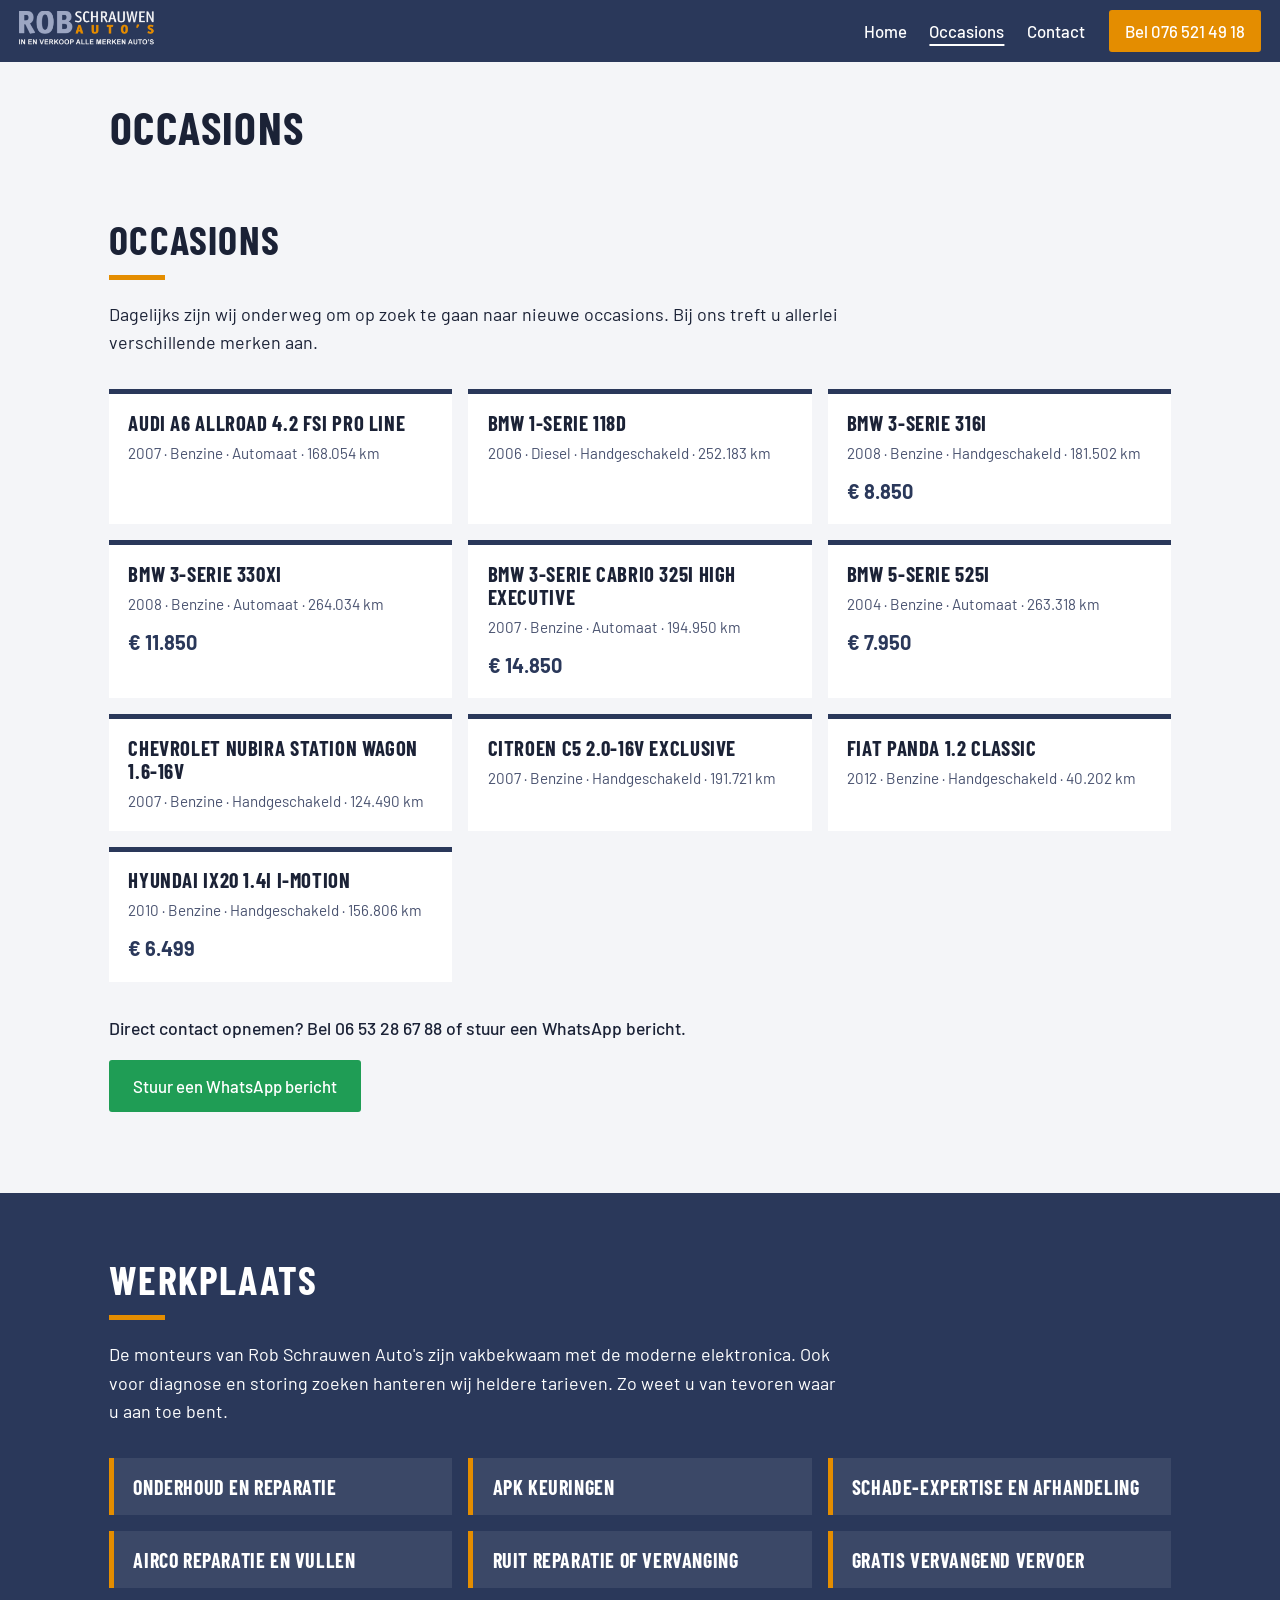
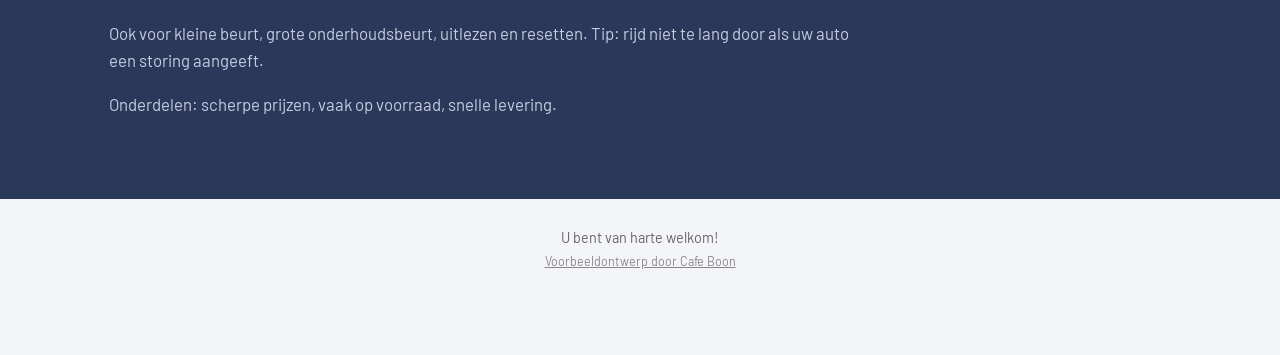
==== aanbod.html @ ed6b50eb "Website opgedeeld in meerdere pagina's" ====
<!doctype html>
<html lang="nl">
<head>
<meta charset="utf-8">
<meta name="viewport" content="width=device-width, initial-scale=1">
<meta name="robots" content="noindex">
<title>Occasions | Rob Schrauwen Auto's</title>
<meta name="description" content="Rob Schrauwen Auto's aan de Charles Petitweg 9 in Breda. In en verkoop van alle merken auto's, onderhoud, APK en onderdelen. Ma t/m do 08:30 tot 17:30.">
<meta property="og:title" content="Rob Schrauwen Auto's, Breda">
<meta property="og:description" content="In en verkoop van alle merken auto's, onderhoud, APK en onderdelen.">
<meta property="og:image" content="images/hero.jpg">
<link rel="icon" type="image/svg+xml" href="images/favicon.svg">
<link rel="preconnect" href="https://fonts.googleapis.com">
<link rel="preconnect" href="https://fonts.gstatic.com" crossorigin>
<link href="https://fonts.googleapis.com/css2?family=Barlow+Condensed:wght@600;700&family=Barlow:wght@400;500&display=swap" rel="stylesheet">
<link rel="stylesheet" href="style.css">
</head>
<body>
<header class="top">
<a class="brand" href="index.html"><img alt="Rob Schrauwen Auto's" src="images/logo-wordmark.png"/></a>
<nav><a href="index.html">Home</a><a aria-current="page" href="aanbod.html">Occasions</a><a href="contact.html">Contact</a></nav>
<a class="call" href="tel:+31765214918">Bel 076 521 49 18</a>
</header>
<div aria-label="Pagina's" class="sn-bar" role="navigation"><a class="sn-link" href="index.html">Home</a><a aria-current="page" class="sn-link" href="aanbod.html">Occasions</a><a class="sn-link" href="contact.html">Contact</a></div>
<div class="sn-head"><h1>Occasions</h1></div>
<section class="wrap" id="occasions">
<h2>Occasions</h2>
<p class="lead">Dagelijks zijn wij onderweg om op zoek te gaan naar nieuwe occasions. Bij ons treft u allerlei verschillende merken aan.</p>
<div class="cars">
<article><h3>Audi A6 Allroad 4.2 FSI Pro Line</h3><p>2007 · Benzine · Automaat · 168.054 km</p></article>
<article><h3>BMW 1-serie 118d</h3><p>2006 · Diesel · Handgeschakeld · 252.183 km</p></article>
<article><h3>BMW 3-serie 316i</h3><p>2008 · Benzine · Handgeschakeld · 181.502 km</p><b>€ 8.850</b></article>
<article><h3>BMW 3-serie 330xi</h3><p>2008 · Benzine · Automaat · 264.034 km</p><b>€ 11.850</b></article>
<article><h3>BMW 3-serie Cabrio 325i High Executive</h3><p>2007 · Benzine · Automaat · 194.950 km</p><b>€ 14.850</b></article>
<article><h3>BMW 5-serie 525i</h3><p>2004 · Benzine · Automaat · 263.318 km</p><b>€ 7.950</b></article>
<article><h3>Chevrolet Nubira Station Wagon 1.6-16V</h3><p>2007 · Benzine · Handgeschakeld · 124.490 km</p></article>
<article><h3>Citroen C5 2.0-16V Exclusive</h3><p>2007 · Benzine · Handgeschakeld · 191.721 km</p></article>
<article><h3>Fiat Panda 1.2 Classic</h3><p>2012 · Benzine · Handgeschakeld · 40.202 km</p></article>
<article><h3>Hyundai ix20 1.4i i-Motion</h3><p>2010 · Benzine · Handgeschakeld · 156.806 km</p><b>€ 6.499</b></article>
</div>
<p class="note">Direct contact opnemen? Bel 06 53 28 67 88 of stuur een WhatsApp bericht.</p>
<p><a class="btn wa" href="https://wa.me/31653286788">Stuur een WhatsApp bericht</a></p>
</section>
<section class="band" id="werkplaats">
<div class="wrap">
<h2>Werkplaats</h2>
<p class="lead">De monteurs van Rob Schrauwen Auto's zijn vakbekwaam met de moderne elektronica. Ook voor diagnose en storing zoeken hanteren wij heldere tarieven. Zo weet u van tevoren waar u aan toe bent.</p>
<div class="cards">
<article><h3>Onderhoud en reparatie</h3></article>
<article><h3>APK keuringen</h3></article>
<article><h3>Schade-expertise en afhandeling</h3></article>
<article><h3>Airco reparatie en vullen</h3></article>
<article><h3>Ruit reparatie of vervanging</h3></article>
<article><h3>Gratis vervangend vervoer</h3></article>
</div>
<p class="also">Ook voor kleine beurt, grote onderhoudsbeurt, uitlezen en resetten. Tip: rijd niet te lang door als uw auto een storing aangeeft.</p>
<p class="also">Onderdelen: scherpe prijzen, vaak op voorraad, snelle levering.</p>
</div>
</section>
<footer>
<p>U bent van harte welkom!</p>
<p class="credit"><a href="https://cafeboon.com">Voorbeeldontwerp door Cafe Boon</a></p>
</footer>
<a class="fab" href="tel:+31765214918">Bel</a>
<script>try{(function(){
  var n=new Date(),d=n.getDay(),m=n.getHours()+n.getMinutes()/60,el=document.getElementById('status');
  var r=document.querySelector('tr[data-d="'+d+'"]');if(r)r.className='today';
  if(d>=1&&d<=4&&((m>=8.5&&m<12)||(m>=13&&m<17.5))){el.textContent='Nu geopend';el.className='tag yes'}
  else{el.textContent='Nu gesloten'}
})();}catch(e){}</script>
</body></html>
---- style.css ----
:root{--navy:#2a385a;--orange:#e48d00;--ink:#1b2236;--bg:#f4f5f8;--line:#d9dce5}
*{box-sizing:border-box}
body{margin:0;font-family:"Barlow",sans-serif;color:var(--ink);background:var(--bg);line-height:1.6;font-size:1.05rem}
h1,h2,h3{font-family:"Barlow Condensed",sans-serif;text-transform:uppercase;letter-spacing:.03em;line-height:1.1;margin:0 0 .5em}
h2{font-size:clamp(1.8rem,4vw,2.5rem)}
h2:after{content:"";display:block;width:56px;height:5px;background:var(--orange);margin-top:.35em}
a{color:#a96500}
.top{display:flex;align-items:center;gap:1.5rem;padding:.6rem 1.2rem;background:var(--navy);position:sticky;top:0;z-index:5}
.brand img{height:40px;display:block}
.top nav{margin-left:auto;display:flex;gap:1.4rem}.top nav a{color:#fff;text-decoration:none;font-weight:500}
.call{background:var(--orange);color:#fff;text-decoration:none;padding:.5rem 1rem;font-weight:500;white-space:nowrap;border-radius:3px}
.hero{position:relative;background:var(--navy);color:#fff;border-bottom:8px solid var(--orange);min-height:480px;display:flex;align-items:flex-end}
.hero>img{position:absolute;inset:0;width:100%;height:100%;object-fit:cover}
.hero:before{content:"";position:absolute;inset:0;background:linear-gradient(0deg,rgba(20,28,48,.92),rgba(20,28,48,.15) 70%);z-index:1}
.hero-in{position:relative;z-index:2;max-width:1100px;margin:0 auto;padding:3rem 1.2rem;width:100%}
.hero h1{font-size:clamp(2.4rem,7vw,4.4rem);max-width:16ch}
.claim{max-width:560px;font-size:1.12rem}
.tag{display:inline-block;background:#4b5a7e;padding:.25rem .8rem;font-size:.9rem;margin:0 0 1rem;border-radius:3px}.tag.yes{background:#2e7d32}
.actions{display:flex;gap:.8rem;flex-wrap:wrap;margin-top:1.4rem}
.btn{display:inline-block;background:var(--orange);color:#fff;padding:.8rem 1.5rem;text-decoration:none;font-weight:500;border-radius:3px}
.btn.wa{background:#1f9d55}
.btn.ghost{background:transparent;border:2px solid #fff}
.wrap{max-width:1100px;margin:0 auto;padding:4rem 1.2rem}
.lead{max-width:740px;font-size:1.12rem}
.cars,.cards{display:grid;grid-template-columns:repeat(auto-fill,minmax(260px,1fr));gap:1rem;margin:2rem 0}
.cars article{background:#fff;border-top:5px solid var(--navy);padding:1.1rem 1.2rem;position:relative}
.cars h3{font-size:1.3rem;margin:0 0 .3em}.cars p{margin:0;font-size:.95rem;color:#4a5370}
.cars b{display:block;margin-top:.6rem;color:var(--navy);font-size:1.25rem}
.cards article{background:rgba(255,255,255,.08);border-left:5px solid var(--orange);padding:1.1rem 1.2rem}
.cards h3{font-size:1.25rem;margin:0}
.note{font-weight:500;font-size:1.1rem}
.band{background:var(--navy);color:#fff}.also{color:#c5cce0;max-width:740px}
.visit{background:#fff;border-top:1px solid var(--line)}
.two{display:grid;grid-template-columns:1fr 1fr;gap:3rem}
table{border-collapse:collapse;width:100%;max-width:460px}
th{text-align:left;font-weight:400}td{text-align:right}
th,td{padding:.5rem 0;border-bottom:1px solid var(--line)}
tr.today{font-weight:500;color:#a96500}
footer{text-align:center;padding:1.5rem 1rem 5rem;font-size:.9rem;color:#666}
footer p{margin:.2rem}.credit{font-size:.78rem}.credit a{color:#888}
.fab{display:none}
@media(max-width:760px){
.top nav,.call{display:none}
.hero{min-height:420px}.two{grid-template-columns:1fr;gap:2rem}
.fab{display:block;position:fixed;right:1rem;bottom:1rem;background:var(--orange);color:#fff;text-decoration:none;font-weight:500;padding:.9rem 1.5rem;border-radius:999px;box-shadow:0 4px 12px rgba(0,0,0,.3);z-index:9}}
/* sitenav:start */
.sn-bar{display:none;gap:6px;overflow-x:auto;white-space:nowrap;-webkit-overflow-scrolling:touch;padding:8px 12px;background:inherit;color:inherit;font:inherit;line-height:1.2;border-bottom:1px solid rgba(128,128,128,.35);box-sizing:border-box;max-width:100%}
.sn-bar a.sn-link{flex:0 0 auto;padding:9px 15px;border-radius:999px;color:inherit;text-decoration:none;font-size:15px;font-weight:600;letter-spacing:0;text-transform:none;margin:0}
.sn-bar a.sn-link[aria-current="page"]{background:rgba(128,128,128,.2);box-shadow:inset 0 -2px 0 currentColor}
@media(max-width:760px){.sn-bar{display:flex}}
nav a[aria-current="page"]:not(.cta):not(.btn):not(.call){text-decoration:underline;text-underline-offset:6px;text-decoration-thickness:2px}
.sn-head{max-width:1100px;margin:0 auto;padding:40px 20px 0;box-sizing:border-box}
.sn-head h1{margin:0;color:inherit;font-size:clamp(30px,5vw,46px);line-height:1.1}
.sn-cards{max-width:1100px;margin:0 auto;padding:40px 20px;display:grid;grid-template-columns:repeat(auto-fit,minmax(230px,1fr));gap:16px;box-sizing:border-box}
.sn-card{display:block;padding:20px 22px;border:1px solid rgba(128,128,128,.45);border-radius:10px;background:rgba(128,128,128,.07);color:inherit;text-decoration:none;min-width:0}
.sn-card strong{display:block;font-size:1.25em;margin:0 0 6px;color:inherit}
.sn-card span{display:block;opacity:.8;font-size:.95em;line-height:1.4}
.sn-card:hover,.sn-card:focus-visible{border-color:currentColor}
/* sitenav:end */
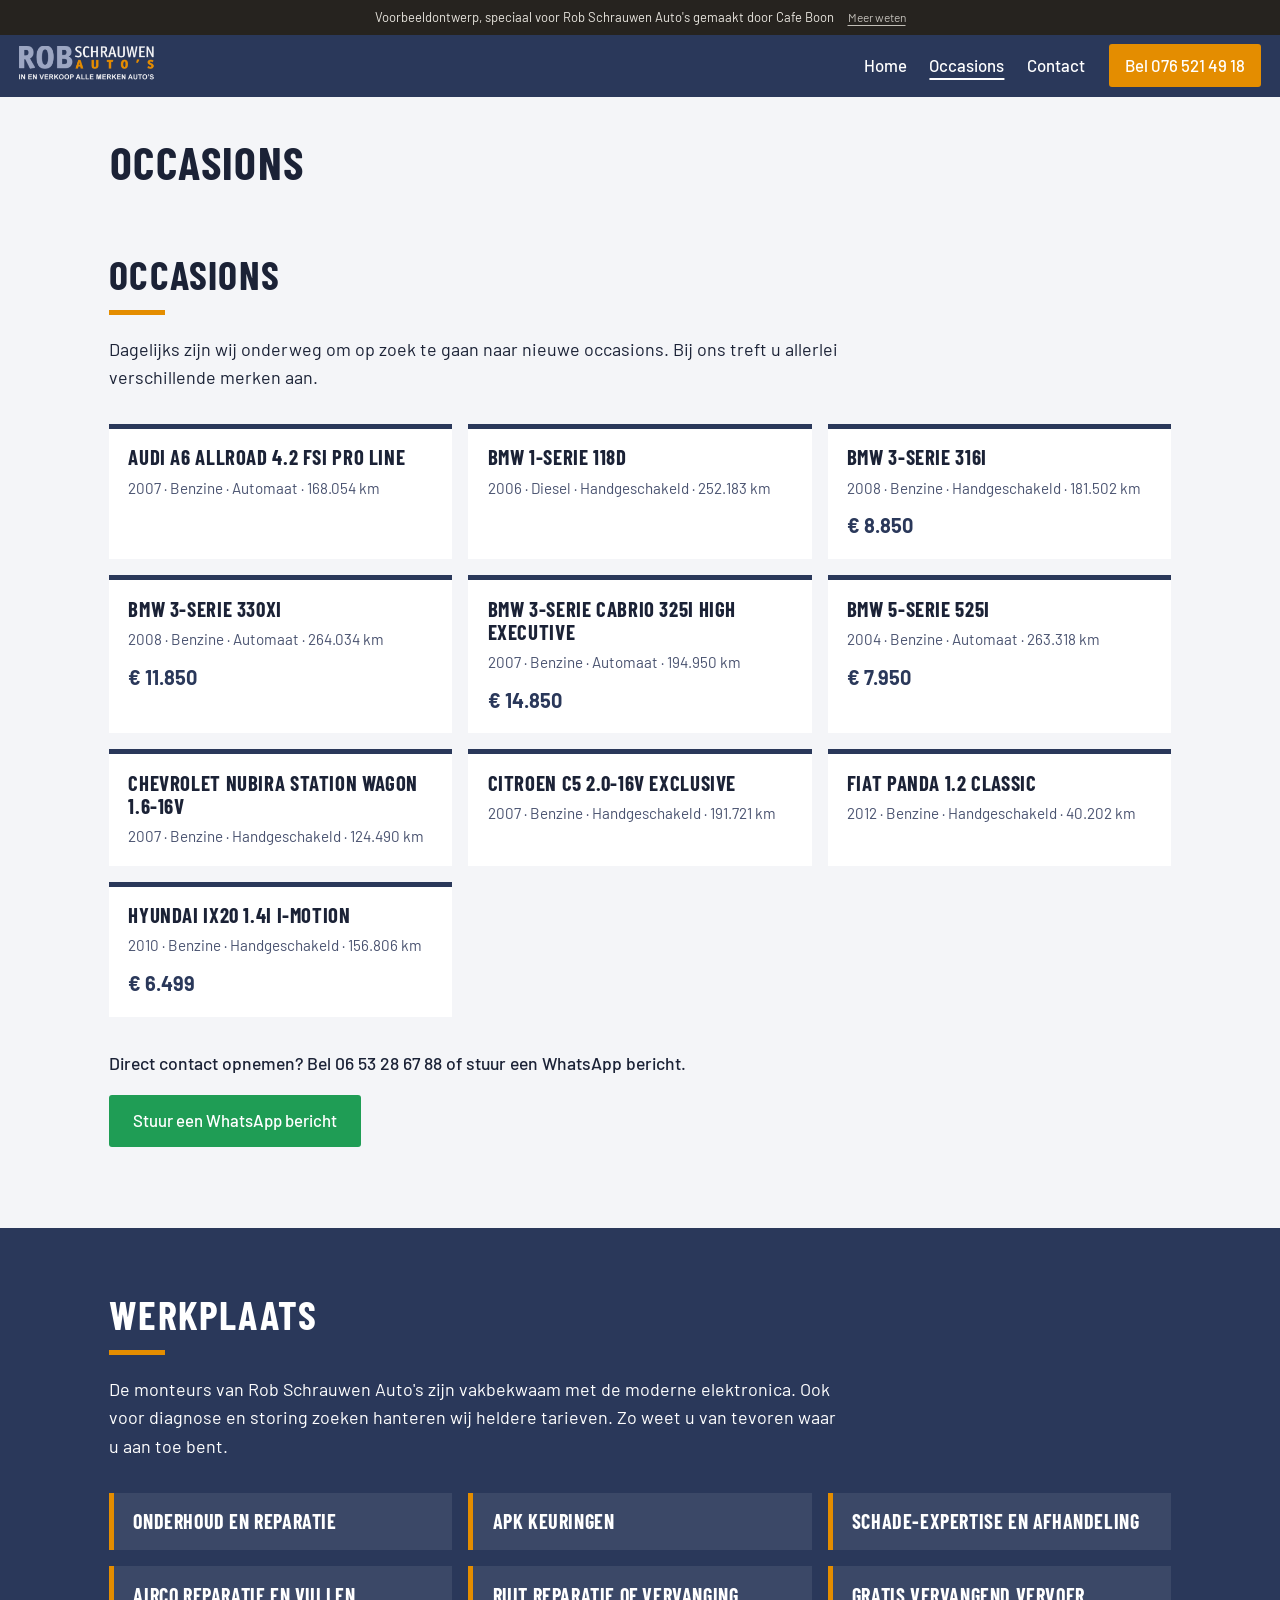
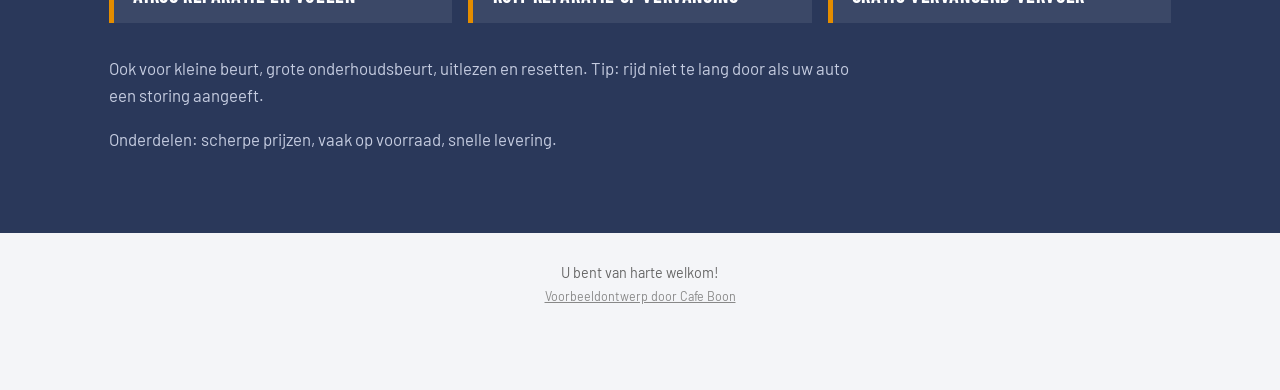
==== commit 46ed1bf1: "Werkende formulieren voor afspraken en aanvragen" ====
--- a/aanbod.html
+++ b/aanbod.html
@@ -16,6 +16,7 @@
 <link rel="stylesheet" href="style.css">
 </head>
 <body>
+<div class="vb-banner" role="note"><span>Voorbeeldontwerp, speciaal voor Rob Schrauwen Auto's gemaakt door Cafe Boon</span><a href="https://cafeboon.com">Meer weten</a></div>
 <header class="top">
 <a class="brand" href="index.html"><img alt="Rob Schrauwen Auto's" src="images/logo-wordmark.png"/></a>
 <nav><a href="index.html">Home</a><a aria-current="page" href="aanbod.html">Occasions</a><a href="contact.html">Contact</a></nav>
--- a/style.css
+++ b/style.css
@@ -57,3 +57,31 @@
 .sn-card span{display:block;opacity:.8;font-size:.95em;line-height:1.4}
 .sn-card:hover,.sn-card:focus-visible{border-color:currentColor}
 /* sitenav:end */
+/* voorbeeld-formulier:start */
+@layer sn{.sn-form button.btn{border:0;font:inherit;cursor:pointer;line-height:1.2}}
+.sn-formsec{padding:36px 0 72px}
+.sn-formwrap{max-width:1100px;margin:0 auto;padding:0 20px;box-sizing:border-box}
+.sn-formwrap>h2{margin:0 0 12px}
+.sn-formwrap>.sn-lead,.sn-formwrap>.sn-form,.sn-formwrap>.sn-done{max-width:720px}
+.sn-formwrap .sn-lead{margin:0 0 24px;opacity:.85}
+.sn-form{display:grid;grid-template-columns:1fr 1fr;gap:16px}
+.sn-field{display:flex;flex-direction:column;gap:6px;min-width:0;text-align:left}
+.sn-field.full{grid-column:1/-1}
+.sn-field label{font-size:14px;font-weight:600}
+.sn-field input,.sn-field select,.sn-field textarea{font:inherit;font-size:16px;line-height:1.4;color:inherit;background:rgba(128,128,128,.12);border:1px solid rgba(128,128,128,.55);border-radius:8px;padding:11px 12px;width:100%;box-sizing:border-box;min-width:0;max-width:100%;-webkit-appearance:none;appearance:none}
+.sn-field select{background-image:linear-gradient(45deg,transparent 50%,currentColor 50%),linear-gradient(135deg,currentColor 50%,transparent 50%);background-position:calc(100% - 20px) 50%,calc(100% - 15px) 50%;background-size:5px 5px;background-repeat:no-repeat;padding-right:38px}
+.sn-field select option{color:#111;background:#fff}
+.sn-field textarea{resize:vertical}
+.sn-field input:focus,.sn-field select:focus,.sn-field textarea:focus{outline:2px solid currentColor;outline-offset:1px}
+.sn-done{padding:28px;border:1px solid rgba(128,128,128,.55);border-radius:12px;background:rgba(128,128,128,.1)}
+.sn-done h2{margin:0 0 10px}
+.sn-done p{margin:0}
+.sn-done a{text-decoration:underline;text-underline-offset:3px;font-weight:600}
+.sn-formlink{padding:0 0 56px}
+@media(max-width:640px){.sn-form{grid-template-columns:1fr}.sn-formsec{padding:24px 0 56px}}
+/* voorbeeld-formulier:end */
+/* voorbeeldbanner:start */
+.vb-banner{display:flex;flex-wrap:wrap;justify-content:center;align-items:baseline;gap:2px 14px;padding:8px 16px;background:#26231f;color:#e9e6df;font-size:13px;line-height:1.45;letter-spacing:0;text-transform:none;font-weight:400;text-align:center;position:relative;z-index:1000}
+.vb-banner a{color:inherit;opacity:.8;text-decoration:underline;text-underline-offset:3px;font-size:12px;font-weight:400;white-space:nowrap;letter-spacing:0;text-transform:none}
+.vb-banner a:hover{opacity:1}
+/* voorbeeldbanner:end */
